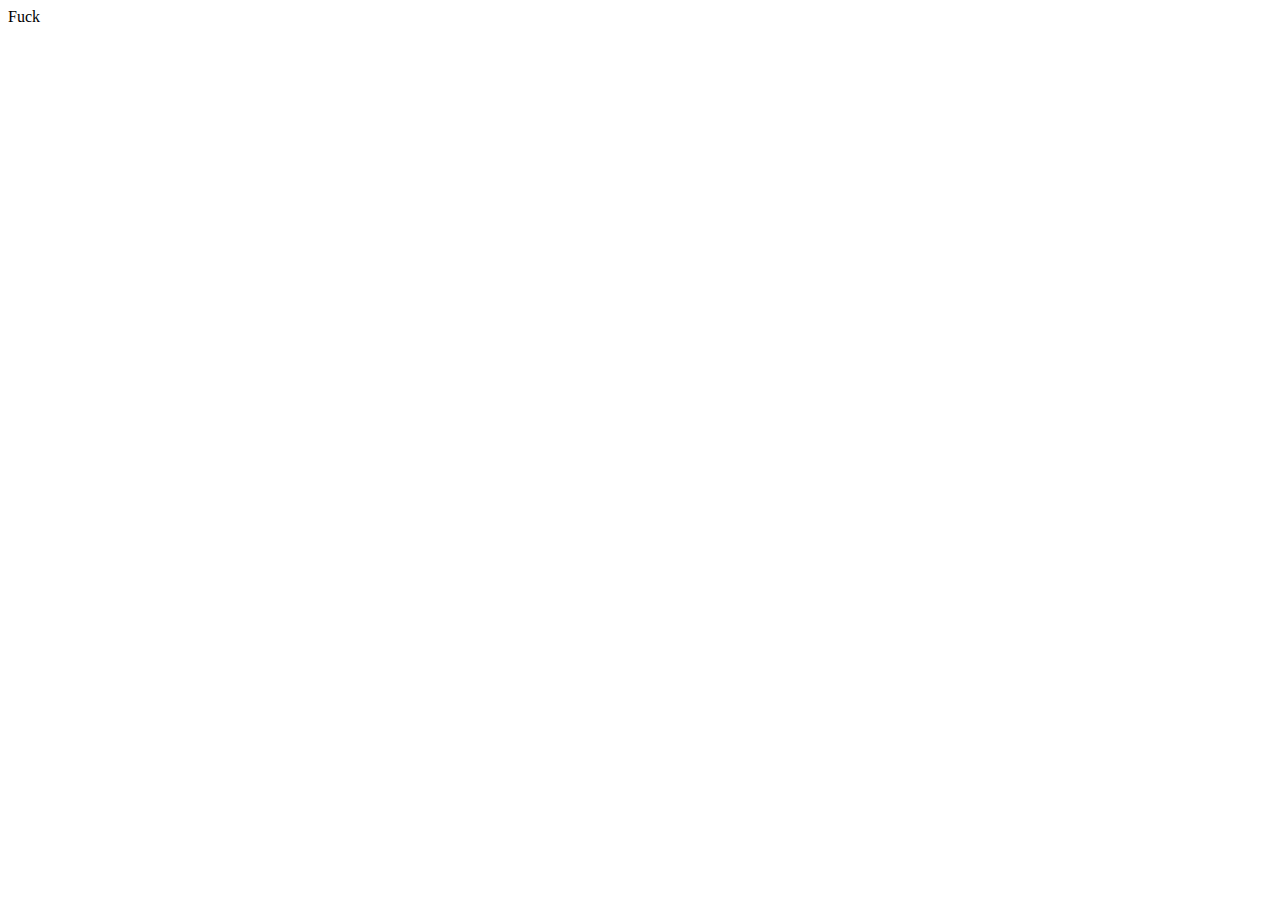
==== public/back/index.html @ 69dacd42 "public" ====
<!doctype html>
<html lang="en">
<head>
  <meta charset="UTF-8">
  <meta name="viewport"
        content="width=device-width, user-scalable=no, initial-scale=1.0, maximum-scale=1.0, minimum-scale=1.0">
  <meta http-equiv="X-UA-Compatible" content="ie=edge">
  <title>Document</title>
</head>
<body>
 Fuck
</body>
</html>
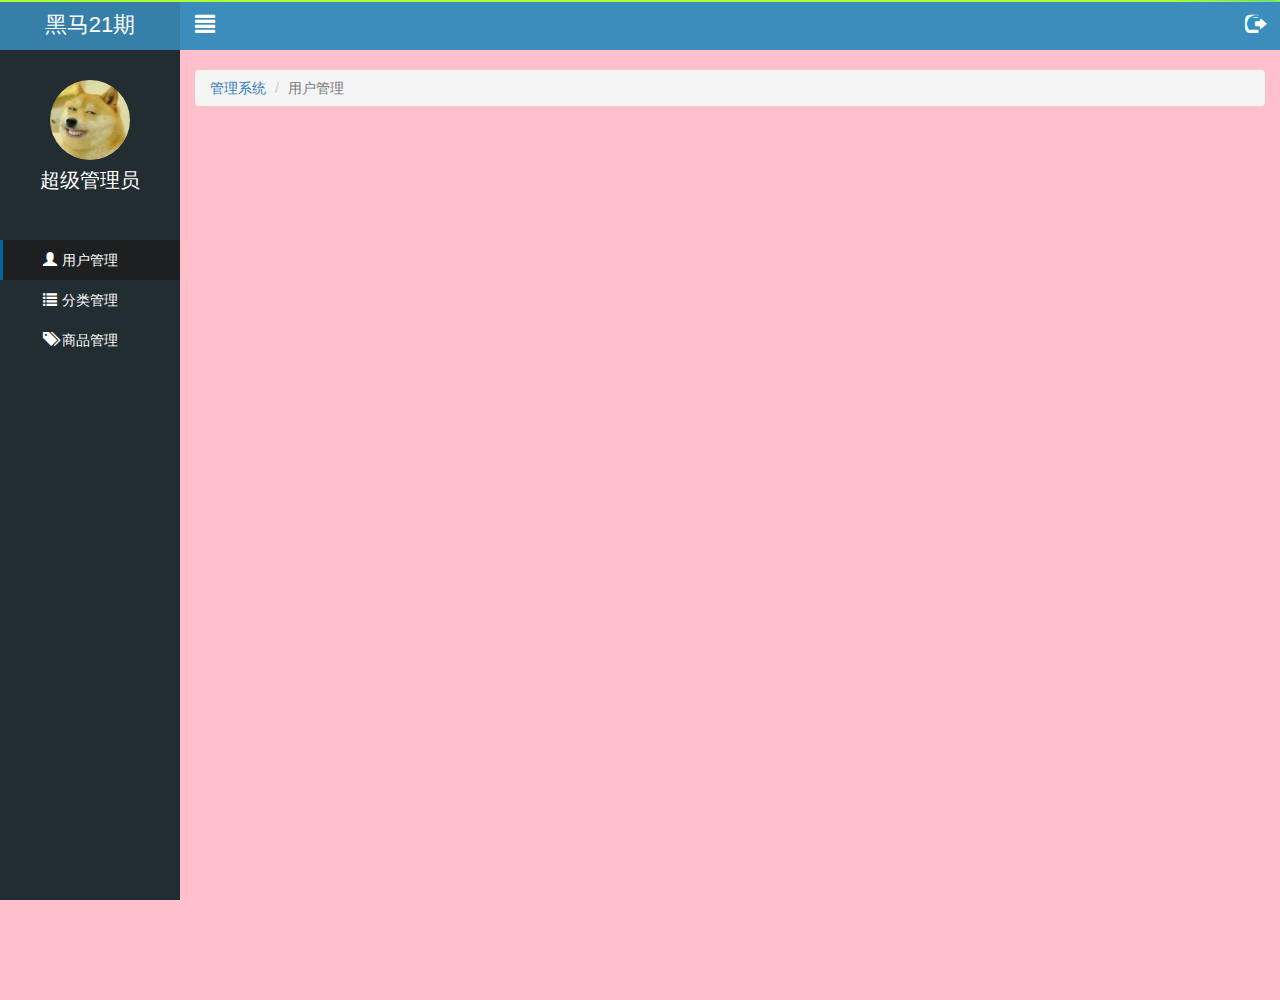
==== commit 1b9e3ed8: "login index等完成" ====
--- a/public/back/index.html
+++ b/public/back/index.html
@@ -6,8 +6,69 @@
         content="width=device-width, user-scalable=no, initial-scale=1.0, maximum-scale=1.0, minimum-scale=1.0">
   <meta http-equiv="X-UA-Compatible" content="ie=edge">
   <title>Document</title>
+  <link rel="stylesheet" href="./lib/bootstrap/css/bootstrap.min.css">
+  <link rel="stylesheet" href="./lib/bootstrap-validator/css/bootstrapValidator.min.css">
+  <link rel="stylesheet" href="./lib/nprogress/nprogress.css">
+  <link rel="stylesheet" href="./css/common.css">
 </head>
 <body>
- Fuck
+  <div class="lt_aside">
+    <div class="brand">
+      <a href="#">黑马21期</a>
+    </div>
+    <div class="user">
+      <img src="./images/02.jpg" alt="">
+      <p>超级管理员</p>
+    </div>
+    <div class="nav">
+      <ul>
+        <li><a href="user.html" class="current"><i class="glyphicon glyphicon-user"></i><span>用户管理</span></a></li>
+        <li>
+          <a href="javascript:;" class="category"><i class="glyphicon glyphicon-list "></i><span>分类管理</span></a>
+          <div class="child" style="display: none">
+            <div class="first"><a href="first.html">一级分类</a></div>
+            <div class="second"><a href="second.html">二级分类</a></div>
+          </div>
+        </li>
+        <li><a href="product.html"><i class="glyphicon glyphicon-tags"></i><span>商品管理</span></a></li>
+      </ul>
+    </div>
+  </div>
+  <div class="lt_main">
+    <div class="lt_topbar">
+      <a href="#" class="pull-left icon_menu"><i class="glyphicon glyphicon-align-justify"></i></a>
+      <a href="#" class="pull-right icon_logout"><i class="glyphicon glyphicon-log-out"></i></a>
+    </div>
+    <div class="container-fluid">
+      <ol class="breadcrumb">
+        <li><a href="#">管理系统</a></li>
+        <li class="active">用户管理</li>
+      </ol>
+    </div>
+  </div>
+  <div class="modal fade" id="myModal" tabindex="-1">
+    <div class="modal-dialog modal-sm">
+      <div class="modal-content">
+        <div class="modal-header">
+          <button type="button" class="close" data-dismiss="modal"><span>&times;</span></button>
+          <h4 class="modal-title" id="myModalLabel">温馨提示</h4>
+        </div>
+        <div class="modal-body">
+          <p class="red"><i class="glyphicon glyphicon-info-sign"></i><span>您确定要退出后台管理系统吗？</span></p>
+        </div>
+        <div class="modal-footer">
+          <button type="button" class="btn btn-default" data-dismiss="modal">取消</button>
+          <button type="button" class="btn btn-primary" id="logBtn">退出</button>
+        </div>
+      </div>
+    </div>
+  </div>
+
+<script src="./lib/jquery/jquery.min.js"></script>
+<script src="./lib/bootstrap/js/bootstrap.min.js"></script>
+<script src="./lib/bootstrap-validator/js/bootstrapValidator.min.js"></script>
+<script src="./lib/nprogress/nprogress.js"></script>
+<script src="./js/common.js"></script>
+
 </body>
 </html>--- a/public/back/lib/bootstrap-validator/css/bootstrapValidator.min.css
+++ b/public/back/lib/bootstrap-validator/css/bootstrapValidator.min.css
@@ -0,0 +1,11 @@
+/*!
+ * BootstrapValidator (http://bootstrapvalidator.com)
+ * The best jQuery plugin to validate form fields. Designed to use with Bootstrap 3
+ *
+ * @version     v0.5.1, built on 2014-08-22 4:55:09 PM
+ * @author      https://twitter.com/nghuuphuoc
+ * @copyright   (c) 2013 - 2014 Nguyen Huu Phuoc
+ * @license     MIT
+ */
+
+.bv-form .help-block{margin-bottom:0}.bv-form .tooltip-inner{text-align:left}.nav-tabs li.bv-tab-success>a{color:#3c763d}.nav-tabs li.bv-tab-error>a{color:#a94442}--- a/public/back/lib/nprogress/nprogress.css
+++ b/public/back/lib/nprogress/nprogress.css
@@ -0,0 +1,74 @@
+/* Make clicks pass-through */
+#nprogress {
+  pointer-events: none;
+}
+
+#nprogress .bar {
+  background: greenyellow;
+
+  position: fixed;
+  z-index: 10000;
+  top: 0;
+  left: 0;
+
+  width: 100%;
+  height: 2px;
+}
+
+/* Fancy blur effect */
+#nprogress .peg {
+  display: block;
+  position: absolute;
+  right: 0px;
+  width: 100px;
+  height: 100%;
+  box-shadow: 0 0 10px #29d, 0 0 5px #29d;
+  opacity: 1.0;
+
+  -webkit-transform: rotate(3deg) translate(0px, -4px);
+      -ms-transform: rotate(3deg) translate(0px, -4px);
+          transform: rotate(3deg) translate(0px, -4px);
+}
+
+/* Remove these to get rid of the spinner */
+#nprogress .spinner {
+  display: block;
+  position: fixed;
+  z-index: 1031;
+  top: 15px;
+  right: 15px;
+}
+
+#nprogress .spinner-icon {
+  width: 18px;
+  height: 18px;
+  box-sizing: border-box;
+
+  border: solid 2px transparent;
+  border-top-color: #29d;
+  border-left-color: #29d;
+  border-radius: 50%;
+
+  -webkit-animation: nprogress-spinner 400ms linear infinite;
+          animation: nprogress-spinner 400ms linear infinite;
+}
+
+.nprogress-custom-parent {
+  overflow: hidden;
+  position: relative;
+}
+
+.nprogress-custom-parent #nprogress .spinner,
+.nprogress-custom-parent #nprogress .bar {
+  position: absolute;
+}
+
+@-webkit-keyframes nprogress-spinner {
+  0%   { -webkit-transform: rotate(0deg); }
+  100% { -webkit-transform: rotate(360deg); }
+}
+@keyframes nprogress-spinner {
+  0%   { transform: rotate(0deg); }
+  100% { transform: rotate(360deg); }
+}
+
--- a/public/back/css/common.css
+++ b/public/back/css/common.css
@@ -0,0 +1,133 @@
+a:link,
+a:visited,
+a:hover,
+a:active {
+  text-decoration: none;
+}
+ul {
+  margin: 0;
+  padding: 0;
+  list-style: none;
+}
+.red {
+  color: #A94442;
+}
+
+.body_bg {
+  background-color: #222D32;
+}
+
+.panel .log_title {
+  text-align: center;
+  height: 50px;
+  line-height:50px;
+  font-size: 20px;
+  padding:0;
+}
+.mt_150 {
+  margin-top:150px;
+}
+
+.lt_aside {
+  position: fixed;
+  left: 0;
+  top: 0;
+  width: 180px;
+  height: 100%;
+  background-color: #222D32;
+  z-index: 999;
+  transition: all 1s;
+}
+.lt_aside.current {
+  left: -180px;
+}
+.lt_aside .brand {
+  width: 100%;
+  height: 50px;
+  text-align: center;
+  line-height:50px;
+  background-color: #367FA9;
+}
+.lt_aside .brand a {
+  font-size: 22px;
+  color: #fff;
+}
+.lt_aside .user {
+  padding:30px 0;
+  width: 100%;
+  text-align: center;
+}
+.lt_aside .user img {
+  width: 80px;
+  height: 80px;
+  display: block;
+  margin: 0 auto;
+  border-radius: 50%;
+}
+.lt_aside .user p {
+  height: 40px;
+  line-height:40px;
+  font-size: 20px;
+  color: #fff;
+}
+.lt_aside .nav a {
+  display: block;
+  width: 100%;
+  height: 40px;
+  line-height:40px;
+  padding-left:40px;
+  border-left: 3px solid transparent;
+  color: #fff;
+}
+.lt_aside .nav a.current {
+  background-color: #1D1F21;
+  border-left: 3px solid #006699;
+}
+.lt_aside .nav a .glyphicon {
+  margin-right:5px;
+}
+.lt_aside .nav .child a {
+  padding-left:60px;
+}
+.lt_main {
+  width: 100%;
+  height: 1000px;
+  padding:50px 0 0 180px;
+  background-color: pink;
+  transition: all 1s;
+}
+.lt_main.current {
+  padding-left:0;
+}
+.lt_main .lt_topbar {
+  position: fixed;
+  left: 0;
+  top: 0;
+  padding-left:180px;
+  width: 100%;
+  height: 50px;
+  background-color: #3C8DBC;
+  transition:all 1s;
+}
+.lt_main .lt_topbar.current {
+  padding-left:0;
+}
+.lt_main .lt_topbar .icon_menu,
+.lt_main .lt_topbar .icon_logout {
+  width: 50px;
+  height: 50px;
+  text-align: center;
+  line-height: 50px;
+}
+.lt_main .lt_topbar a {
+  color: #fff;
+  font-size:20px;
+}
+.lt_main .breadcrumb {
+  margin-top: 20px;
+}
+
+
+
+
+
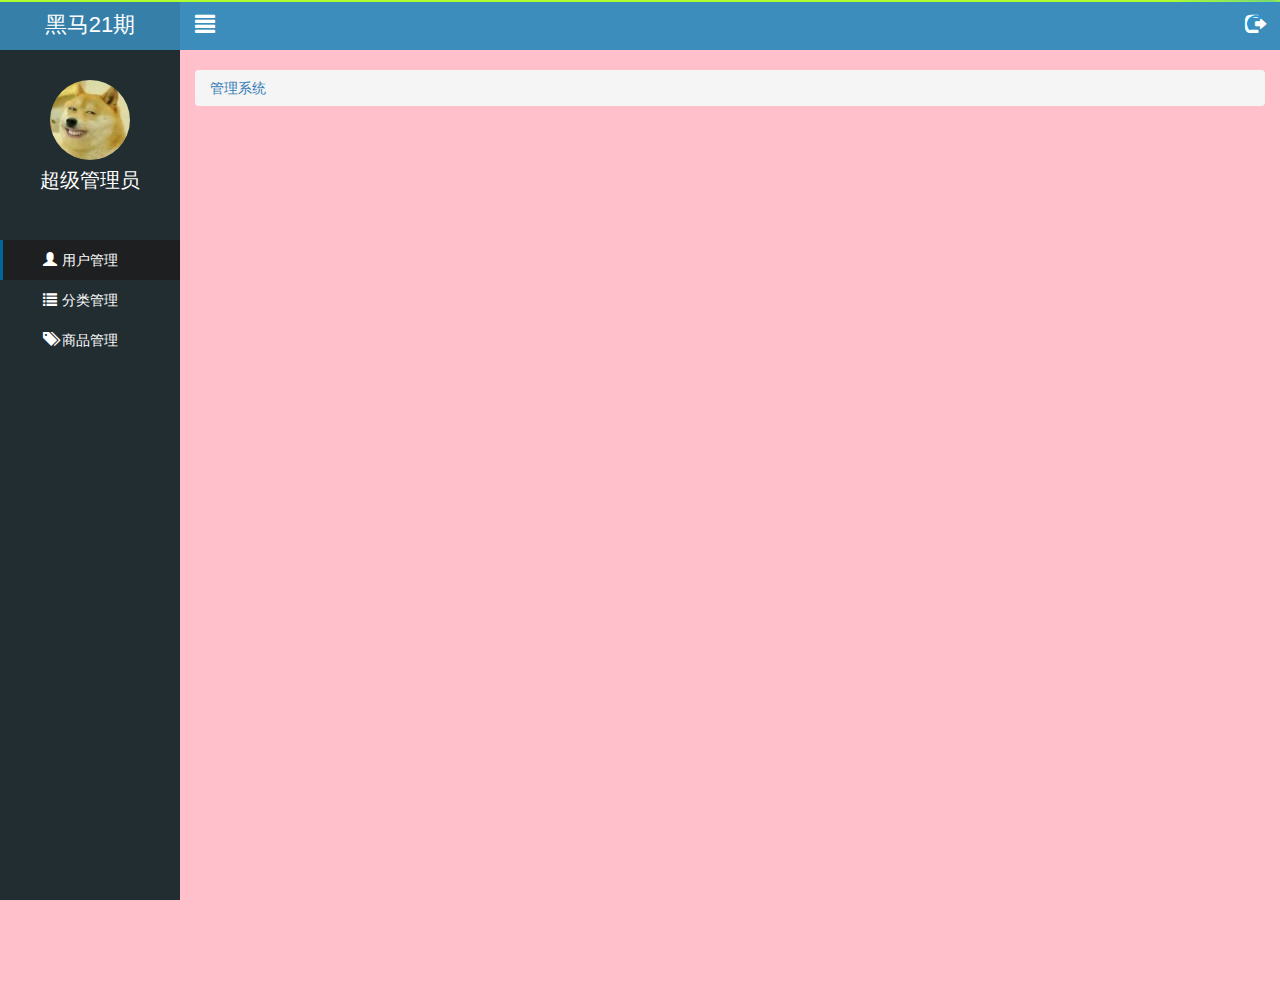
==== commit 3ec01b89: "index修改完成版" ====
--- a/public/back/index.html
+++ b/public/back/index.html
@@ -41,9 +41,12 @@
     </div>
     <div class="container-fluid">
       <ol class="breadcrumb">
-        <li><a href="#">管理系统</a></li>
-        <li class="active">用户管理</li>
+        <li><a href="index.html">管理系统</a></li>
       </ol>
+      <div class="echarts">
+        <div class="echarts_1 pull-left"></div>
+        <div class="echarts_2 pull-right"></div>
+      </div>
     </div>
   </div>
   <div class="modal fade" id="myModal" tabindex="-1">
@@ -68,7 +71,9 @@
 <script src="./lib/bootstrap/js/bootstrap.min.js"></script>
 <script src="./lib/bootstrap-validator/js/bootstrapValidator.min.js"></script>
 <script src="./lib/nprogress/nprogress.js"></script>
+  <script src="./lib/echarts/echarts.min.js"></script>
 <script src="./js/common.js"></script>
+  <script src="./js/index.js"></script>
 
 </body>
 </html>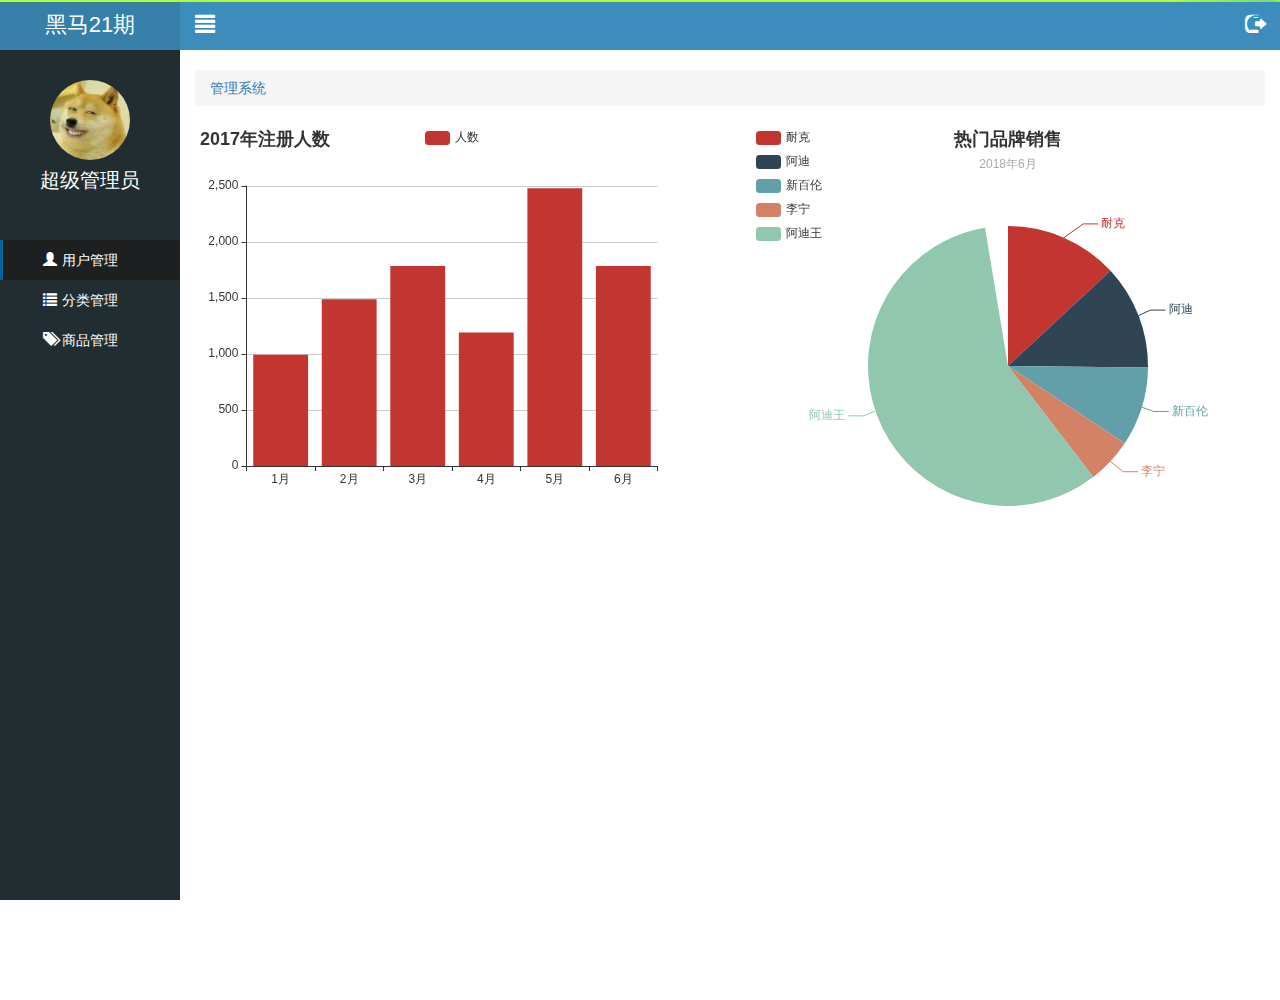
==== commit 3af7d594: "tittle修改" ====
--- a/public/back/index.html
+++ b/public/back/index.html
@@ -5,7 +5,7 @@
   <meta name="viewport"
         content="width=device-width, user-scalable=no, initial-scale=1.0, maximum-scale=1.0, minimum-scale=1.0">
   <meta http-equiv="X-UA-Compatible" content="ie=edge">
-  <title>Document</title>
+  <title>乐淘电商</title>
   <link rel="stylesheet" href="./lib/bootstrap/css/bootstrap.min.css">
   <link rel="stylesheet" href="./lib/bootstrap-validator/css/bootstrapValidator.min.css">
   <link rel="stylesheet" href="./lib/nprogress/nprogress.css">
--- a/public/back/css/common.css
+++ b/public/back/css/common.css
@@ -12,7 +12,9 @@
 .red {
   color: #A94442;
 }
-
+.mb_20 {
+  margin-top:20px;
+}
 .body_bg {
   background-color: #222D32;
 }
@@ -93,7 +95,6 @@
   width: 100%;
   height: 1000px;
   padding:50px 0 0 180px;
-  background-color: pink;
   transition: all 1s;
 }
 .lt_main.current {
@@ -127,7 +128,16 @@
   margin-top: 20px;
 }
 
+.echarts .echarts_1,
+.echarts .echarts_2 {
+  width: 48%;
+  height: 400px;
+}
+
+.table.table-bordered th,
+.table.table-bordered td{
+  text-align: center;
+  vertical-align: middle;
+}
 
 
-
-
